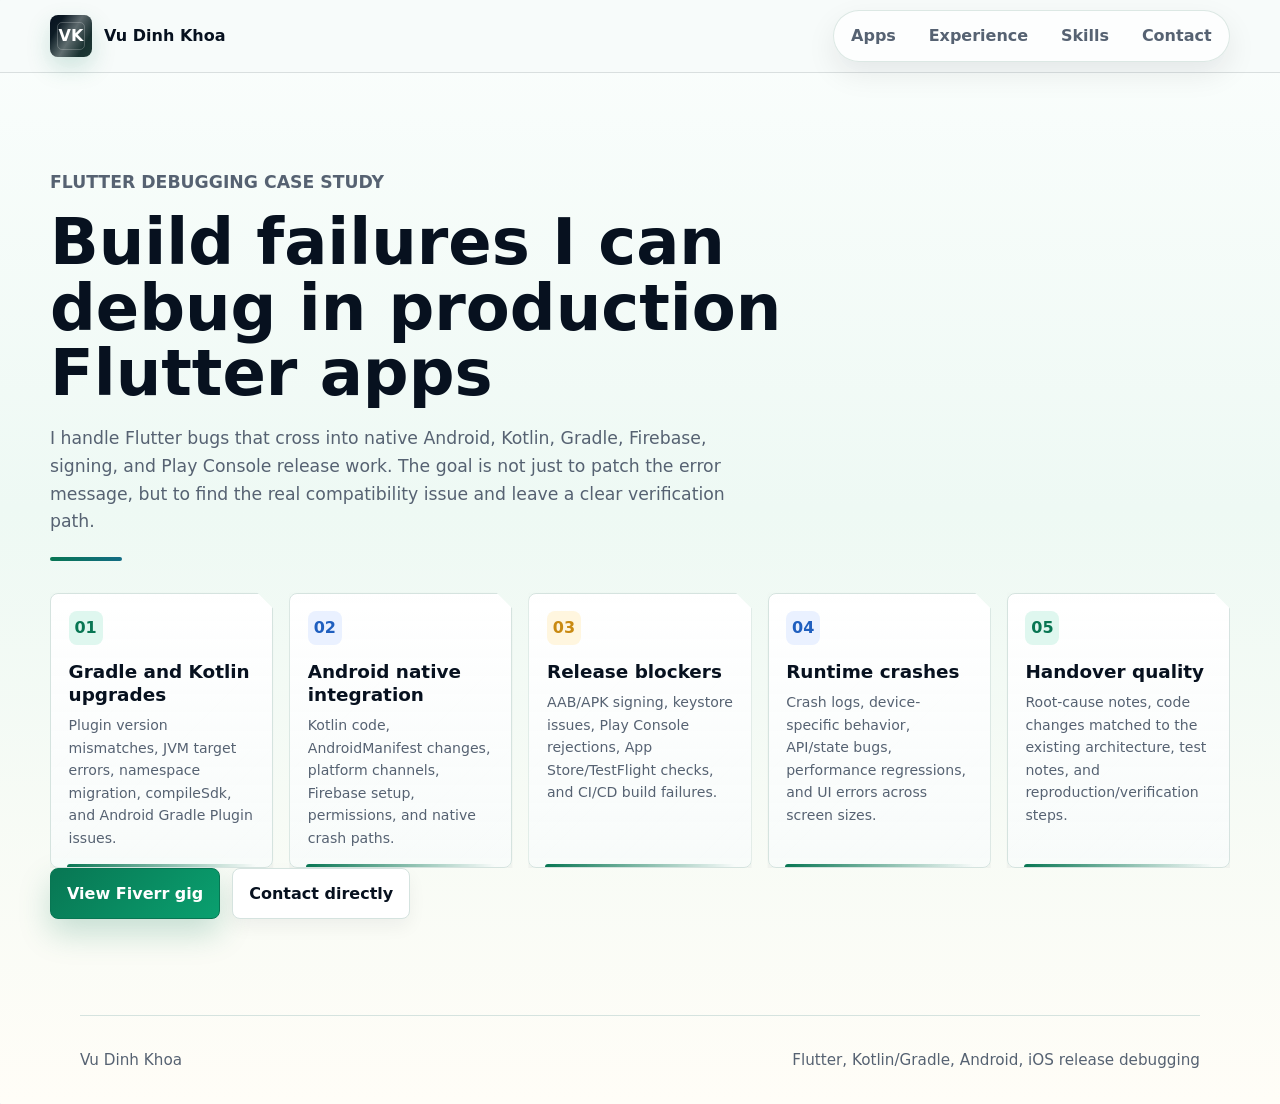
==== case-studies/flutter-build-failures.html @ d017b68a "Add Flutter debugging service proof" ====
<!doctype html>
<html lang="en">
  <head>
    <meta charset="utf-8">
    <meta name="viewport" content="width=device-width, initial-scale=1">
    <meta
      name="description"
      content="Flutter production debugging notes for Android Kotlin, Gradle, build, crash, and app release blockers."
    >
    <meta
      http-equiv="Content-Security-Policy"
      content="default-src 'self'; img-src 'self' https://is1-ssl.mzstatic.com https://play-lh.googleusercontent.com; style-src 'self'; base-uri 'self'; form-action 'none';"
    >
    <title>Flutter Build Failure Debugging - Vu Dinh Khoa</title>
    <link rel="icon" href="../favicon.svg" type="image/svg+xml">
    <link rel="stylesheet" href="../styles.css">
    <link rel="stylesheet" href="../sections.css">
    <link rel="stylesheet" href="../responsive.css">
    <link rel="stylesheet" href="../creative.css?v=20260426c">
    <link rel="stylesheet" href="../adaptive.css?v=20260426c">
    <link rel="stylesheet" href="../animations.css?v=20260426c">
  </head>
  <body>
    <a class="skip-link" href="#main">Skip to content</a>

    <header class="site-header">
      <nav class="nav-shell" aria-label="Main navigation">
        <a class="brand" href="../index.html#top" aria-label="Vu Dinh Khoa home">
          <span class="brand-mark" aria-hidden="true">VK</span>
          <span>Vu Dinh Khoa</span>
        </a>
        <div class="nav-links">
          <a href="../index.html#apps">Apps</a>
          <a href="../index.html#experience">Experience</a>
          <a href="../index.html#skills">Skills</a>
          <a href="../index.html#contact">Contact</a>
        </div>
      </nav>
    </header>

    <main id="main">
      <section class="section">
        <div class="section-heading compact">
          <p class="eyebrow">Flutter debugging case study</p>
          <h1>Build failures I can debug in production Flutter apps</h1>
          <p>
            I handle Flutter bugs that cross into native Android, Kotlin, Gradle, Firebase, signing,
            and Play Console release work. The goal is not just to patch the error message, but to
            find the real compatibility issue and leave a clear verification path.
          </p>
        </div>

        <div class="domain-grid" aria-label="Flutter debugging coverage">
          <article class="domain-card">
            <span>01</span>
            <h3>Gradle and Kotlin upgrades</h3>
            <p>Plugin version mismatches, JVM target errors, namespace migration, compileSdk, and Android Gradle Plugin issues.</p>
          </article>
          <article class="domain-card">
            <span>02</span>
            <h3>Android native integration</h3>
            <p>Kotlin code, AndroidManifest changes, platform channels, Firebase setup, permissions, and native crash paths.</p>
          </article>
          <article class="domain-card">
            <span>03</span>
            <h3>Release blockers</h3>
            <p>AAB/APK signing, keystore issues, Play Console rejections, App Store/TestFlight checks, and CI/CD build failures.</p>
          </article>
          <article class="domain-card">
            <span>04</span>
            <h3>Runtime crashes</h3>
            <p>Crash logs, device-specific behavior, API/state bugs, performance regressions, and UI errors across screen sizes.</p>
          </article>
          <article class="domain-card">
            <span>05</span>
            <h3>Handover quality</h3>
            <p>Root-cause notes, code changes matched to the existing architecture, test notes, and reproduction/verification steps.</p>
          </article>
        </div>

        <div class="hero-actions" aria-label="Service links">
          <a class="button primary" href="https://www.fiverr.com/khoavu2k1/fix-flutter-app-bugs-for-ios-and-android" target="_blank" rel="noopener noreferrer">View Fiverr gig</a>
          <a class="button secondary" href="../index.html#contact">Contact directly</a>
        </div>
      </section>
    </main>

    <footer class="site-footer">
      <span>Vu Dinh Khoa</span>
      <span>Flutter, Kotlin/Gradle, Android, iOS release debugging</span>
    </footer>
  </body>
</html>
---- styles.css ----
:root {
  color-scheme: light;
  --ink: #07111f;
  --muted: #566272;
  --paper: #f7fbfa;
  --band: #eaf6f1;
  --line: #d5e3df;
  --green: #087653;
  --green-dark: #054a35;
  --blue: #1f5fbf;
  --red: #b9403a;
  --gold: #c98a12;
  --aqua: #dff7ef;
  --slate: #162333;
  --white: #ffffff;
  --shadow: 0 26px 70px rgba(11, 28, 45, 0.16);
  --card-shadow: 0 16px 36px rgba(11, 28, 45, 0.08);
}

* {
  box-sizing: border-box;
}

html {
  scroll-behavior: smooth;
}

body {
  margin: 0;
  background:
    linear-gradient(180deg, #fbfefd 0%, var(--paper) 38%, #f3faf7 100%);
  color: var(--ink);
  font-family: Inter, ui-sans-serif, system-ui, -apple-system, BlinkMacSystemFont, "Segoe UI", sans-serif;
  line-height: 1.6;
  text-rendering: optimizeLegibility;
}

img {
  display: block;
  max-width: 100%;
}

a {
  color: inherit;
}

a:focus-visible,
button:focus-visible {
  outline: 3px solid var(--gold);
  outline-offset: 4px;
}

.skip-link {
  position: absolute;
  left: 1rem;
  top: 1rem;
  z-index: 10;
  transform: translateY(-180%);
  background: var(--ink);
  color: var(--white);
  padding: 0.7rem 1rem;
  border-radius: 6px;
}

.skip-link:focus {
  transform: translateY(0);
}

.site-header {
  position: sticky;
  top: 0;
  z-index: 5;
  border-bottom: 1px solid rgba(17, 24, 39, 0.08);
  background: rgba(247, 251, 250, 0.9);
  backdrop-filter: blur(16px);
}

.nav-shell {
  width: min(1120px, calc(100% - 2rem));
  min-height: 72px;
  margin: 0 auto;
  display: flex;
  align-items: center;
  justify-content: space-between;
  gap: 1rem;
}

.brand,
.nav-links {
  display: flex;
  align-items: center;
}

.brand {
  gap: 0.75rem;
  font-weight: 800;
  text-decoration: none;
}

.brand-mark {
  width: 42px;
  height: 42px;
  display: grid;
  place-items: center;
  border-radius: 8px;
  background: linear-gradient(135deg, var(--ink), #1e3a35);
  color: var(--white);
  font-weight: 900;
  box-shadow: 0 10px 24px rgba(8, 118, 83, 0.18);
}

.nav-links {
  gap: 0.35rem;
  border: 1px solid rgba(213, 227, 223, 0.82);
  border-radius: 999px;
  background: rgba(255, 255, 255, 0.72);
  padding: 0.24rem;
}

.nav-links a {
  min-height: 42px;
  display: inline-flex;
  align-items: center;
  padding: 0 0.85rem;
  border-radius: 6px;
  color: var(--muted);
  font-weight: 700;
  text-decoration: none;
}

.nav-links a:hover {
  background: var(--ink);
  color: var(--white);
}

.section {
  width: min(1120px, calc(100% - 2rem));
  margin: 0 auto;
  padding: 6rem 0;
}

.hero {
  position: relative;
  min-height: calc(100vh - 72px);
  display: grid;
  grid-template-columns: minmax(0, 1.04fr) minmax(330px, 0.76fr);
  align-items: center;
  gap: 3.5rem;
}

.hero::before {
  content: "";
  position: absolute;
  inset: 8% -10% auto 48%;
  height: 78%;
  border: 1px solid rgba(213, 227, 223, 0.7);
  border-radius: 8px;
  background:
    linear-gradient(90deg, rgba(255, 255, 255, 0.7), rgba(223, 247, 239, 0.42)),
    repeating-linear-gradient(0deg, transparent 0 31px, rgba(8, 118, 83, 0.08) 32px),
    repeating-linear-gradient(90deg, transparent 0 31px, rgba(31, 95, 191, 0.06) 32px);
  pointer-events: none;
}

.hero-content,
.hero-visual {
  z-index: 1;
}

.eyebrow {
  margin: 0 0 0.85rem;
  color: var(--green);
  font-size: 0.88rem;
  font-weight: 900;
  text-transform: uppercase;
}

h1,
h2,
h3,
p {
  margin-top: 0;
}

h1 {
  max-width: 760px;
  margin-bottom: 1.2rem;
  font-size: 4rem;
  line-height: 1.02;
}

h2 {
  margin-bottom: 1rem;
  font-size: 2.55rem;
  line-height: 1.08;
}

h3 {
  margin-bottom: 0.55rem;
  font-size: 1.15rem;
  line-height: 1.25;
}

.hero-copy,
.section-heading p,
.contact p {
  max-width: 700px;
  color: var(--muted);
  font-size: 1.08rem;
}

.hero-badges {
  display: flex;
  flex-wrap: wrap;
  gap: 0.55rem;
  margin: 1.4rem 0 1.6rem;
}

.hero-badges span {
  border: 1px solid rgba(213, 227, 223, 0.95);
  border-radius: 999px;
  background: rgba(255, 255, 255, 0.78);
  color: var(--slate);
  padding: 0.42rem 0.7rem;
  font-size: 0.86rem;
  font-weight: 850;
}

.hero-actions,
.contact-actions,
.store-links {
  display: flex;
  flex-wrap: wrap;
  gap: 0.75rem;
}

.button,
.store-links a {
  min-height: 46px;
  display: inline-flex;
  align-items: center;
  justify-content: center;
  border: 1px solid var(--line);
  border-radius: 8px;
  padding: 0.72rem 1rem;
  font-weight: 900;
  text-decoration: none;
}

.button.primary {
  border-color: var(--green);
  background: linear-gradient(135deg, var(--green), #0aa06f);
  color: var(--white);
  box-shadow: 0 14px 32px rgba(8, 118, 83, 0.22);
}

.button.primary:hover {
  background: var(--green-dark);
}

.button.secondary,
.store-links a {
  background: var(--white);
  color: var(--ink);
  box-shadow: 0 8px 18px rgba(11, 28, 45, 0.05);
}

.button.secondary:hover,
.store-links a:hover {
  border-color: var(--ink);
}

.hero-visual {
  position: relative;
  min-height: 560px;
}

.phone-frame {
  width: 290px;
  border: 10px solid #1b2028;
  border-radius: 32px;
  background: var(--white);
  box-shadow: var(--shadow);
  overflow: hidden;
}

.phone-frame-main {
  position: absolute;
  right: 4rem;
  top: 0.75rem;
  min-height: 520px;
  padding: 1rem;
  background: linear-gradient(180deg, #ffffff, #f7fbfa);
}

.phone-frame-side {
  position: absolute;
  right: 0;
  bottom: 1rem;
  width: 210px;
  min-height: 310px;
  padding: 1rem;
  transform: rotate(7deg);
  background: linear-gradient(180deg, #f8fbff, #ffffff);
}

.phone-top {
  width: 76px;
  height: 8px;
  margin: 0 auto 1.4rem;
  border-radius: 999px;
  background: #2f3540;
}

.app-stack {
  display: grid;
  grid-template-columns: 74px 1fr;
  gap: 0.9rem;
  align-items: center;
  padding: 1rem;
  border-radius: 8px;
  background: linear-gradient(135deg, #eaf9f4, #ffffff);
  box-shadow: inset 0 0 0 1px rgba(213, 227, 223, 0.75);
}

.app-stack img,
.app-card img,
.phone-frame-side img {
  border-radius: 8px;
}

.app-stack span,
.status-row,
.stat-item span,
.skill-block p,
.timeline p,
.app-card p,
.site-footer {
  color: var(--muted);
}

.metric-grid {
  display: grid;
  grid-template-columns: 1fr 1fr;
  gap: 0.75rem;
  margin: 1rem 0;
}

.metric-grid span {
  min-height: 86px;
  border-radius: 8px;
  background: linear-gradient(135deg, #0b7a53, #49b388);
}

.metric-grid span:nth-child(2) {
  background: linear-gradient(135deg, #1f5fbf, #83b4ff);
}

.metric-grid span:nth-child(3) {
  background: linear-gradient(135deg, #b9403a, #ff938b);
}

.metric-grid span:nth-child(4) {
  background: linear-gradient(135deg, #d8a02b, #ffd16a);
}

.status-row {
  display: flex;
  justify-content: space-between;
  gap: 1rem;
  border-top: 1px solid var(--line);
  padding-top: 1rem;
}

.phone-frame-side p {
  margin: 1rem 0 0;
  font-weight: 800;
}
---- sections.css ----
.stats {
  display: grid;
  grid-template-columns: repeat(4, 1fr);
  gap: 1rem;
  padding-top: 0;
}

.stat-item,
.app-card,
.timeline article,
.domain-card,
.skill-block {
  border: 1px solid var(--line);
  border-radius: 8px;
  background: var(--white);
  box-shadow: var(--card-shadow);
}

.stat-item {
  position: relative;
  padding: 1.2rem;
  overflow: hidden;
}

.stat-item::before {
  content: "";
  position: absolute;
  inset: 0 auto 0 0;
  width: 4px;
  background: var(--green);
}

.stat-item strong {
  display: block;
  margin-bottom: 0.35rem;
  font-size: 1.5rem;
  line-height: 1;
}

.section-band {
  width: 100%;
  max-width: none;
  padding-left: max(1rem, calc((100vw - 1120px) / 2));
  padding-right: max(1rem, calc((100vw - 1120px) / 2));
  background:
    linear-gradient(180deg, rgba(234, 246, 241, 0.92), rgba(247, 251, 250, 0.96)),
    repeating-linear-gradient(90deg, transparent 0 47px, rgba(8, 118, 83, 0.05) 48px);
}

.section-heading {
  position: relative;
  margin-bottom: 2rem;
}

.section-heading::after {
  content: "";
  display: block;
  width: 72px;
  height: 4px;
  margin-top: 1.3rem;
  border-radius: 999px;
  background: linear-gradient(90deg, var(--green), var(--blue));
}

.section-heading.compact {
  max-width: 780px;
}

.app-grid {
  display: grid;
  grid-template-columns: repeat(3, 1fr);
  gap: 1rem;
}

.app-card {
  position: relative;
  display: grid;
  grid-template-rows: auto 1fr auto;
  gap: 1.1rem;
  padding: 1.25rem;
  overflow: hidden;
  transition: transform 160ms ease, box-shadow 160ms ease;
}

.app-card:hover {
  transform: translateY(-4px);
  box-shadow: 0 22px 48px rgba(11, 28, 45, 0.12);
}

.app-card::before {
  content: "";
  position: absolute;
  inset: 0 0 auto;
  height: 5px;
  background: var(--green);
}

.app-card.accent-blue::before {
  background: var(--blue);
}

.app-card.accent-red::before {
  background: var(--red);
}

.app-card > img {
  width: 74px;
  height: 74px;
  box-shadow: 0 14px 28px rgba(11, 28, 45, 0.12);
}

.tag-list {
  display: flex;
  flex-wrap: wrap;
  gap: 0.45rem;
  margin-top: 1rem;
}

.tag-list span {
  border-radius: 999px;
  background: #eef6f4;
  color: #334155;
  padding: 0.28rem 0.65rem;
  font-size: 0.84rem;
  font-weight: 800;
}

.domain-grid {
  display: grid;
  grid-template-columns: repeat(5, 1fr);
  gap: 1rem;
}

.domain-card {
  position: relative;
  min-height: 190px;
  padding: 1.1rem;
  overflow: hidden;
  transition: transform 160ms ease, border-color 160ms ease;
}

.domain-card:hover {
  border-color: rgba(8, 118, 83, 0.42);
  transform: translateY(-3px);
}

.domain-card span {
  display: inline-flex;
  align-items: center;
  justify-content: center;
  width: 34px;
  height: 34px;
  margin-bottom: 1rem;
  border-radius: 8px;
  background: var(--aqua);
  color: var(--green);
  font-weight: 900;
}

.domain-card:nth-child(2n) span {
  background: #eaf1ff;
  color: var(--blue);
}

.domain-card:nth-child(3n) span {
  background: #fff6df;
  color: var(--gold);
}

.domain-card::after {
  content: "";
  position: absolute;
  inset: auto 1rem 0;
  height: 3px;
  border-radius: 999px 999px 0 0;
  background: linear-gradient(90deg, var(--green), transparent);
}

.domain-card p {
  margin-bottom: 0;
  color: var(--muted);
}

.timeline {
  position: relative;
  display: grid;
  gap: 1rem;
}

.timeline::before {
  content: "";
  position: absolute;
  left: 95px;
  top: 1.4rem;
  bottom: 1.4rem;
  width: 2px;
  background: linear-gradient(180deg, var(--green), rgba(31, 95, 191, 0.3));
}

.timeline article {
  position: relative;
  display: grid;
  grid-template-columns: 190px minmax(0, 1fr);
  gap: 1.25rem;
  padding: 1.35rem;
}

.timeline article::before {
  content: "";
  position: absolute;
  left: 88px;
  top: 1.55rem;
  width: 16px;
  height: 16px;
  border: 3px solid var(--white);
  border-radius: 50%;
  background: var(--green);
  box-shadow: 0 0 0 1px rgba(8, 118, 83, 0.25);
}

.timeline time {
  color: var(--green);
  font-weight: 900;
  font-size: 0.92rem;
}

.experience-head {
  display: flex;
  align-items: flex-start;
  justify-content: space-between;
  gap: 1rem;
  margin-bottom: 0.85rem;
}

.experience-head h3 {
  margin-bottom: 0;
}

.experience-head span {
  flex: 0 0 auto;
  max-width: 240px;
  border-radius: 999px;
  background: #eef6f4;
  color: #334155;
  padding: 0.3rem 0.7rem;
  font-size: 0.84rem;
  font-weight: 900;
}

.experience-points {
  display: grid;
  gap: 0.45rem;
  margin: 0;
  padding-left: 1.1rem;
  color: var(--muted);
}

.timeline p,
.skill-block p,
.app-card p {
  margin-bottom: 0;
}

.split-layout {
  display: grid;
  grid-template-columns: minmax(280px, 0.7fr) minmax(0, 1fr);
  gap: 2rem;
  align-items: start;
}

.skill-columns {
  display: grid;
  grid-template-columns: repeat(2, 1fr);
  gap: 1rem;
}

.skill-block {
  position: relative;
  padding: 1.25rem;
  overflow: hidden;
}

.skill-block::before {
  content: "";
  position: absolute;
  inset: 0 0 auto;
  height: 4px;
  background: linear-gradient(90deg, var(--green), var(--blue));
}

.contact {
  display: grid;
  grid-template-columns: minmax(0, 1fr) auto;
  align-items: center;
  gap: 2rem;
}

.contact h2 {
  max-width: 680px;
}

.contact-actions {
  max-width: 360px;
  justify-content: flex-end;
}

.site-footer {
  width: min(1120px, calc(100% - 2rem));
  margin: 0 auto;
  border-top: 1px solid var(--line);
  padding: 2rem 0;
  display: flex;
  justify-content: space-between;
  gap: 1rem;
  font-size: 0.95rem;
}
---- responsive.css ----
@media (max-width: 980px) {
  .hero,
  .split-layout,
  .contact {
    grid-template-columns: 1fr;
  }

  .hero::before {
    inset: 42% 0 auto;
    height: 46%;
  }

  .hero {
    min-height: auto;
    padding-top: 4rem;
  }

  h1 {
    font-size: 3rem;
  }

  .hero-visual {
    min-height: 520px;
  }

  .phone-frame-main {
    left: 8%;
    right: auto;
  }

  .phone-frame-side {
    right: 8%;
  }

  .stats,
  .app-grid,
  .domain-grid {
    grid-template-columns: repeat(2, 1fr);
  }

  .contact-actions {
    justify-content: flex-start;
  }
}

@media (max-width: 700px) {
  .nav-shell {
    align-items: center;
    min-height: 64px;
    padding: 0.55rem 0;
  }

  .brand span:not(.brand-mark) {
    display: none;
  }

  .nav-links {
    flex: 1;
    justify-content: flex-start;
    overflow-x: auto;
    padding-bottom: 0.2rem;
  }

  .nav-links a {
    min-height: 38px;
    padding: 0 0.55rem;
    font-size: 0.88rem;
  }

  .section {
    padding: 4rem 0;
  }

  .hero {
    gap: 1.25rem;
    padding-top: 2rem;
    padding-bottom: 1.25rem;
  }

  h1 {
    font-size: 1.9rem;
    line-height: 1.08;
  }

  h2 {
    font-size: 2rem;
  }

  .hero-copy {
    font-size: 1rem;
  }

  .hero-actions,
  .button {
    width: 100%;
  }

  .hero-badges {
    gap: 0.45rem;
    margin: 1rem 0 1.2rem;
  }

  .hero-badges span {
    font-size: 0.8rem;
    padding: 0.34rem 0.58rem;
  }

  .hero-visual {
    min-height: 0;
  }

  .phone-frame {
    width: 100%;
    border: 1px solid var(--line);
    border-radius: 8px;
    box-shadow: none;
  }

  .phone-frame-main {
    position: static;
    min-height: 0;
    padding: 0.75rem;
  }

  .phone-frame-side {
    display: none;
  }

  .phone-top,
  .metric-grid,
  .status-row {
    display: none;
  }

  .app-stack {
    grid-template-columns: 48px 1fr;
    gap: 0.6rem;
    padding: 0.7rem;
  }

  .app-stack img {
    width: 48px;
    height: 48px;
  }

  .metric-grid {
    gap: 0.55rem;
    margin: 0.75rem 0;
  }

  .metric-grid span {
    min-height: 52px;
  }

  .phone-frame-side p,
  .status-row {
    font-size: 0.78rem;
  }

  .stats,
  .app-grid,
  .domain-grid,
  .skill-columns {
    grid-template-columns: 1fr;
  }

  .timeline article {
    grid-template-columns: 1fr;
  }

  .timeline::before,
  .timeline article::before {
    display: none;
  }

  .experience-head {
    display: grid;
    gap: 0.55rem;
  }

  .experience-head span {
    max-width: none;
    width: fit-content;
  }

  .site-footer {
    flex-direction: column;
  }
}
---- creative.css ----
body {
  background:
    linear-gradient(135deg, rgba(8, 118, 83, 0.08) 0 1px, transparent 1px 36px),
    linear-gradient(45deg, rgba(31, 95, 191, 0.05) 0 1px, transparent 1px 48px),
    linear-gradient(180deg, #fbfefd 0%, #eef9f4 46%, #fffdf7 100%);
}

.site-header {
  border-bottom-color: rgba(7, 17, 31, 0.12);
}

.nav-shell {
  width: min(1180px, calc(100% - 2rem));
}

.brand-mark {
  position: relative;
  overflow: hidden;
}

.brand-mark::after {
  content: "";
  position: absolute;
  inset: 7px;
  border: 1px solid rgba(255, 255, 255, 0.22);
  border-radius: 5px;
}

.nav-links {
  box-shadow: 0 12px 30px rgba(7, 17, 31, 0.08);
}

.section {
  width: min(1180px, calc(100% - 2rem));
}

.hero {
  grid-template-columns: minmax(0, 0.95fr) minmax(390px, 0.85fr);
  gap: 4rem;
}

.hero::before {
  inset: 7% -3% auto 44%;
  height: 82%;
  border: 1px solid rgba(8, 118, 83, 0.2);
  background:
    linear-gradient(135deg, rgba(255, 255, 255, 0.72), rgba(223, 247, 239, 0.2)),
    repeating-linear-gradient(90deg, transparent 0 21px, rgba(8, 118, 83, 0.08) 22px),
    repeating-linear-gradient(0deg, transparent 0 21px, rgba(31, 95, 191, 0.055) 22px);
  clip-path: polygon(9% 0, 100% 0, 100% 88%, 88% 100%, 0 100%, 0 12%);
}

.hero::after {
  content: "BUILD PIPELINE / MOBILE SYSTEMS / STORE RELEASE";
  position: absolute;
  right: -7.5rem;
  top: 48%;
  color: rgba(7, 17, 31, 0.26);
  font-size: 0.76rem;
  font-weight: 900;
  transform: rotate(90deg);
  white-space: nowrap;
}

.hero-content {
  position: relative;
  padding-left: 1rem;
}

.hero-content::before {
  content: "";
  position: absolute;
  left: 0;
  top: 0.4rem;
  bottom: 0.4rem;
  width: 4px;
  border-radius: 999px;
  background: linear-gradient(180deg, var(--green), var(--blue), var(--gold));
}

h1 {
  max-width: 820px;
  text-wrap: balance;
}

.hero-badges span {
  box-shadow: inset 0 -2px 0 rgba(8, 118, 83, 0.12);
}

.hero-badges span:nth-child(2) {
  border-color: rgba(31, 95, 191, 0.25);
}

.hero-badges span:nth-child(3) {
  border-color: rgba(201, 138, 18, 0.28);
}

.hero-visual {
  isolation: isolate;
  perspective: 900px;
}

.hero-visual::before,
.hero-visual::after {
  content: "";
  position: absolute;
  z-index: 0;
  border: 1px solid rgba(7, 17, 31, 0.12);
  pointer-events: none;
}

.hero-visual::before {
  inset: 3.5rem 1rem 5.5rem 5rem;
  background:
    linear-gradient(135deg, rgba(7, 17, 31, 0.04), rgba(8, 118, 83, 0.1)),
    repeating-linear-gradient(45deg, transparent 0 10px, rgba(7, 17, 31, 0.045) 11px);
  clip-path: polygon(0 0, 88% 0, 100% 18%, 100% 100%, 12% 100%, 0 82%);
}

.hero-visual::after {
  width: 220px;
  height: 150px;
  right: 0.2rem;
  top: 0.35rem;
  background:
    linear-gradient(90deg, rgba(31, 95, 191, 0.13), transparent),
    repeating-linear-gradient(0deg, transparent 0 13px, rgba(31, 95, 191, 0.12) 14px);
  clip-path: polygon(14% 0, 100% 0, 86% 100%, 0 100%);
}

.phone-frame-main,
.phone-frame-side {
  z-index: 1;
}

.phone-frame-main {
  right: 5.4rem;
  top: 1.2rem;
  transform: rotate(-2.5deg) translateZ(20px);
}

.phone-frame-main::before {
  content: "LIVE BUILD";
  display: block;
  width: fit-content;
  margin: 0 0 0.75rem auto;
  border-radius: 999px;
  background: #07111f;
  color: #ffffff;
  padding: 0.22rem 0.55rem;
  font-size: 0.68rem;
  font-weight: 900;
}

.phone-frame-side {
  right: 0.5rem;
  bottom: 2.2rem;
  transform: rotate(8deg) translateZ(40px);
}

.metric-grid span {
  position: relative;
  display: grid;
  align-content: end;
  min-height: 104px;
  padding: 0.72rem;
  color: #ffffff;
  overflow: hidden;
}

.metric-grid span::before {
  color: rgba(255, 255, 255, 0.72);
  font-size: 0.68rem;
  font-weight: 900;
  text-transform: uppercase;
}

.metric-grid span::after {
  color: #ffffff;
  font-size: 1rem;
  font-weight: 950;
}

.metric-grid span:nth-child(1)::before {
  content: "Architecture";
}

.metric-grid span:nth-child(1)::after {
  content: "Clean";
}

.metric-grid span:nth-child(2)::before {
  content: "Backend";
}

.metric-grid span:nth-child(2)::after {
  content: "Firebase";
}

.metric-grid span:nth-child(3)::before {
  content: "Hardware";
}

.metric-grid span:nth-child(3)::after {
  content: "BLE/MQTT";
}

.metric-grid span:nth-child(4)::before {
  content: "Release";
}

.metric-grid span:nth-child(4)::after {
  content: "Store";
}

.status-row {
  margin-top: 0.9rem;
  border: 0;
  border-radius: 8px;
  background: #07111f;
  color: #ffffff;
  padding: 0.78rem;
}

.status-row span,
.status-row strong {
  color: #ffffff;
}

.stats {
  margin-top: -2rem;
}

.stat-item {
  transform: skewX(-2deg);
}

.stat-item > * {
  display: block;
  transform: skewX(2deg);
}

.app-card {
  min-height: 320px;
  clip-path: polygon(0 0, calc(100% - 18px) 0, 100% 18px, 100% 100%, 0 100%);
}

.app-card::after {
  content: "published";
  position: absolute;
  right: 1rem;
  top: 1rem;
  color: var(--muted);
  font-size: 0.7rem;
  font-weight: 900;
  text-transform: uppercase;
}

.domain-grid {
  grid-template-columns: repeat(5, minmax(0, 1fr));
  align-items: stretch;
}

.domain-card {
  min-height: 230px;
  clip-path: polygon(0 0, calc(100% - 16px) 0, 100% 16px, 100% 100%, 0 100%);
  background:
    linear-gradient(180deg, rgba(255, 255, 255, 0.96), rgba(247, 251, 250, 0.9)),
    repeating-linear-gradient(135deg, transparent 0 13px, rgba(8, 118, 83, 0.04) 14px);
}

.domain-card span {
  margin: 0 0 0.9rem;
}

.domain-card p {
  font-size: 0.88rem;
}

.timeline article {
  clip-path: polygon(0 0, calc(100% - 18px) 0, 100% 18px, 100% 100%, 0 100%);
}

.skill-block {
  min-height: 170px;
}

.contact {
  position: relative;
  border: 1px solid rgba(213, 227, 223, 0.9);
  border-radius: 8px;
  background:
    linear-gradient(135deg, rgba(255, 255, 255, 0.92), rgba(223, 247, 239, 0.68)),
    repeating-linear-gradient(90deg, transparent 0 39px, rgba(8, 118, 83, 0.06) 40px);
  padding-left: 2rem;
  padding-right: 2rem;
  box-shadow: var(--card-shadow);
}

@media (prefers-reduced-motion: no-preference) {
  .phone-frame-main {
    animation: cockpit-float 6s ease-in-out infinite;
  }

  .phone-frame-side {
    animation: cockpit-float-side 7s ease-in-out infinite;
  }
}

@keyframes cockpit-float {
  0%,
  100% {
    transform: rotate(-2.5deg) translate3d(0, 0, 20px);
  }
  50% {
    transform: rotate(-1deg) translate3d(0, -10px, 20px);
  }
}

@keyframes cockpit-float-side {
  0%,
  100% {
    transform: rotate(8deg) translate3d(0, 0, 40px);
  }
  50% {
    transform: rotate(6deg) translate3d(0, 8px, 40px);
  }
}

@media (max-width: 980px) {
  .hero::before,
  .hero::after { display: none; }

  .hero {
    grid-template-columns: 1fr;
    gap: 2rem;
    padding-bottom: 2rem;
  }

  .hero-visual { min-height: 460px; }

  .phone-frame-main { left: 8%; right: auto; }

  .phone-frame-side { right: 8%; }

  .domain-grid {
    grid-template-columns: repeat(2, 1fr);
  }

  .domain-card { min-height: 210px; }
}
@media (max-width: 700px) {
  .hero::before,
  .hero::after,
  .hero-visual::before,
  .hero-visual::after {
    display: none;
  }

  .hero-content { padding-left: 0; }

  .hero-content::before { display: none; }

  .hero-visual { min-height: 0; }

  .phone-frame-main,
  .phone-frame-side {
    transform: none;
    animation: none;
  }

  .phone-frame-main::before { display: none; }

  .stats {
    margin-top: 0;
  }

  .stat-item,
  .stat-item > * {
    transform: none;
  }

  .app-card,
  .timeline article {
    clip-path: none;
  }

  .domain-grid {
    grid-template-columns: 1fr;
  }

  .domain-card,
  .domain-card p {
    min-height: auto;
  }

  .contact {
    padding: 4rem 1rem;
  }
}
---- adaptive.css ----
section[id] {
  scroll-margin-top: 92px;
}

.section.section-band {
  width: 100%;
  max-width: none;
  padding-left: max(1rem, calc((100vw - 1180px) / 2));
  padding-right: max(1rem, calc((100vw - 1180px) / 2));
}

.app-grid {
  grid-template-columns: repeat(auto-fit, minmax(min(100%, 18rem), 1fr));
  align-items: stretch;
}

.app-card {
  min-width: 0;
  align-content: start;
}

.app-card::after {
  display: none;
}

.store-links a {
  min-width: min(100%, 8.5rem);
}

.timeline::before {
  left: 229px;
}

.timeline article {
  column-gap: 2rem;
}

.timeline article::before {
  left: 222px;
}

.timeline time {
  padding-right: 1rem;
}

@media (max-width: 1180px) {
  .hero::before,
  .hero::after {
    display: none;
  }

  .phone-frame-main {
    right: 7rem;
  }

  .phone-frame-side {
    right: 2.6rem;
  }
}

@media (max-width: 980px) {
  .phone-frame-main {
    left: 8%;
    right: auto;
  }

  .phone-frame-side {
    right: 9%;
  }
}

@media (max-width: 700px) {
  section[id] {
    scroll-margin-top: 74px;
  }

  .nav-links {
    scrollbar-width: none;
  }

  .nav-links::-webkit-scrollbar {
    display: none;
  }
}
---- animations.css ----
@media (prefers-reduced-motion: no-preference) {
  .brand-mark::before {
    content: "";
    position: absolute;
    inset: -45%;
    background: linear-gradient(120deg, transparent 35%, rgba(255, 255, 255, 0.32), transparent 65%);
    animation: scan-light 4.8s ease-in-out infinite;
  }

  .hero::before {
    animation: grid-drift 14s linear infinite;
    background-size: auto, 44px 44px, 44px 44px;
  }

  .hero-content > * {
    animation: rise-in 720ms both;
  }

  .hero-content > :nth-child(2) { animation-delay: 80ms; }
  .hero-content > :nth-child(3) { animation-delay: 150ms; }
  .hero-content > :nth-child(4) { animation-delay: 220ms; }
  .hero-content > :nth-child(5) { animation-delay: 290ms; }

  .hero-badges span,
  .tag-list span,
  .experience-head span {
    animation: chip-pulse 5.5s ease-in-out infinite;
  }

  .metric-grid span::after {
    animation: metric-pop 3.6s ease-in-out infinite;
  }

  .metric-grid span:nth-child(2)::after { animation-delay: 260ms; }
  .metric-grid span:nth-child(3)::after { animation-delay: 520ms; }
  .metric-grid span:nth-child(4)::after { animation-delay: 780ms; }

  .app-card,
  .domain-card,
  .timeline article,
  .skill-block {
    animation: card-reveal both;
    animation-timeline: view();
    animation-range: entry 0% cover 28%;
  }

  .app-card::before,
  .skill-block::before,
  .section-heading::after {
    animation: rail-scan 3.8s ease-in-out infinite;
    background-size: 220% 100%;
  }

  .domain-card::after {
    animation: domain-signal 4.8s ease-in-out infinite;
  }

  .timeline article::before {
    animation: node-pulse 2.8s ease-in-out infinite;
  }

  .app-card > img,
  .store-links a,
  .nav-links a {
    transition: transform 180ms ease, box-shadow 180ms ease, background 180ms ease;
  }

  .app-card:hover > img {
    transform: translateY(-4px) rotate(-2deg) scale(1.04);
  }

  .store-links a:hover,
  .nav-links a:hover {
    transform: translateY(-2px);
  }

  .status-row {
    position: relative;
    overflow: hidden;
  }

  .status-row::after {
    content: "";
    position: absolute;
    inset: 0;
    background: linear-gradient(110deg, transparent 20%, rgba(255, 255, 255, 0.18), transparent 80%);
    animation: status-sweep 4.2s ease-in-out infinite;
    transform: translateX(-120%);
  }

  .contact {
    animation: contact-glow 6s ease-in-out infinite;
  }
}

@keyframes scan-light {
  0%, 55%, 100% { transform: translateX(-45%) rotate(18deg); opacity: 0; }
  70% { opacity: 1; }
  86% { transform: translateX(55%) rotate(18deg); opacity: 0; }
}

@keyframes grid-drift {
  from { background-position: 0 0, 0 0, 0 0; }
  to { background-position: 0 0, 44px 0, 0 44px; }
}

@keyframes rise-in {
  from { opacity: 0; transform: translateY(18px); }
  to { opacity: 1; transform: translateY(0); }
}

@keyframes chip-pulse {
  0%, 100% { box-shadow: inset 0 -2px 0 rgba(8, 118, 83, 0.12); }
  50% { box-shadow: inset 0 -2px 0 rgba(31, 95, 191, 0.22), 0 8px 20px rgba(8, 118, 83, 0.1); }
}

@keyframes metric-pop {
  0%, 100% { transform: translateY(0); opacity: 0.88; }
  50% { transform: translateY(-4px); opacity: 1; }
}

@keyframes card-reveal {
  from { filter: saturate(0.92) brightness(0.98); }
  to { filter: saturate(1) brightness(1); }
}

@keyframes rail-scan {
  0%, 100% { background-position: 0% 50%; }
  50% { background-position: 100% 50%; }
}

@keyframes domain-signal {
  0%, 100% { transform: scaleX(0.36); opacity: 0.45; transform-origin: left; }
  50% { transform: scaleX(1); opacity: 1; transform-origin: left; }
}

@keyframes node-pulse {
  0%, 100% { box-shadow: 0 0 0 1px rgba(8, 118, 83, 0.25), 0 0 0 0 rgba(8, 118, 83, 0.18); }
  50% { box-shadow: 0 0 0 1px rgba(8, 118, 83, 0.25), 0 0 0 8px rgba(8, 118, 83, 0); }
}

@keyframes contact-glow {
  0%, 100% { box-shadow: var(--card-shadow); }
  50% { box-shadow: 0 22px 58px rgba(8, 118, 83, 0.14); }
}

@keyframes status-sweep {
  0%, 45%, 100% { transform: translateX(-120%); }
  70% { transform: translateX(120%); }
}

@media (max-width: 700px), (prefers-reduced-motion: reduce) {
  .app-card,
  .domain-card,
  .timeline article,
  .skill-block {
    animation-timeline: auto;
  }
}
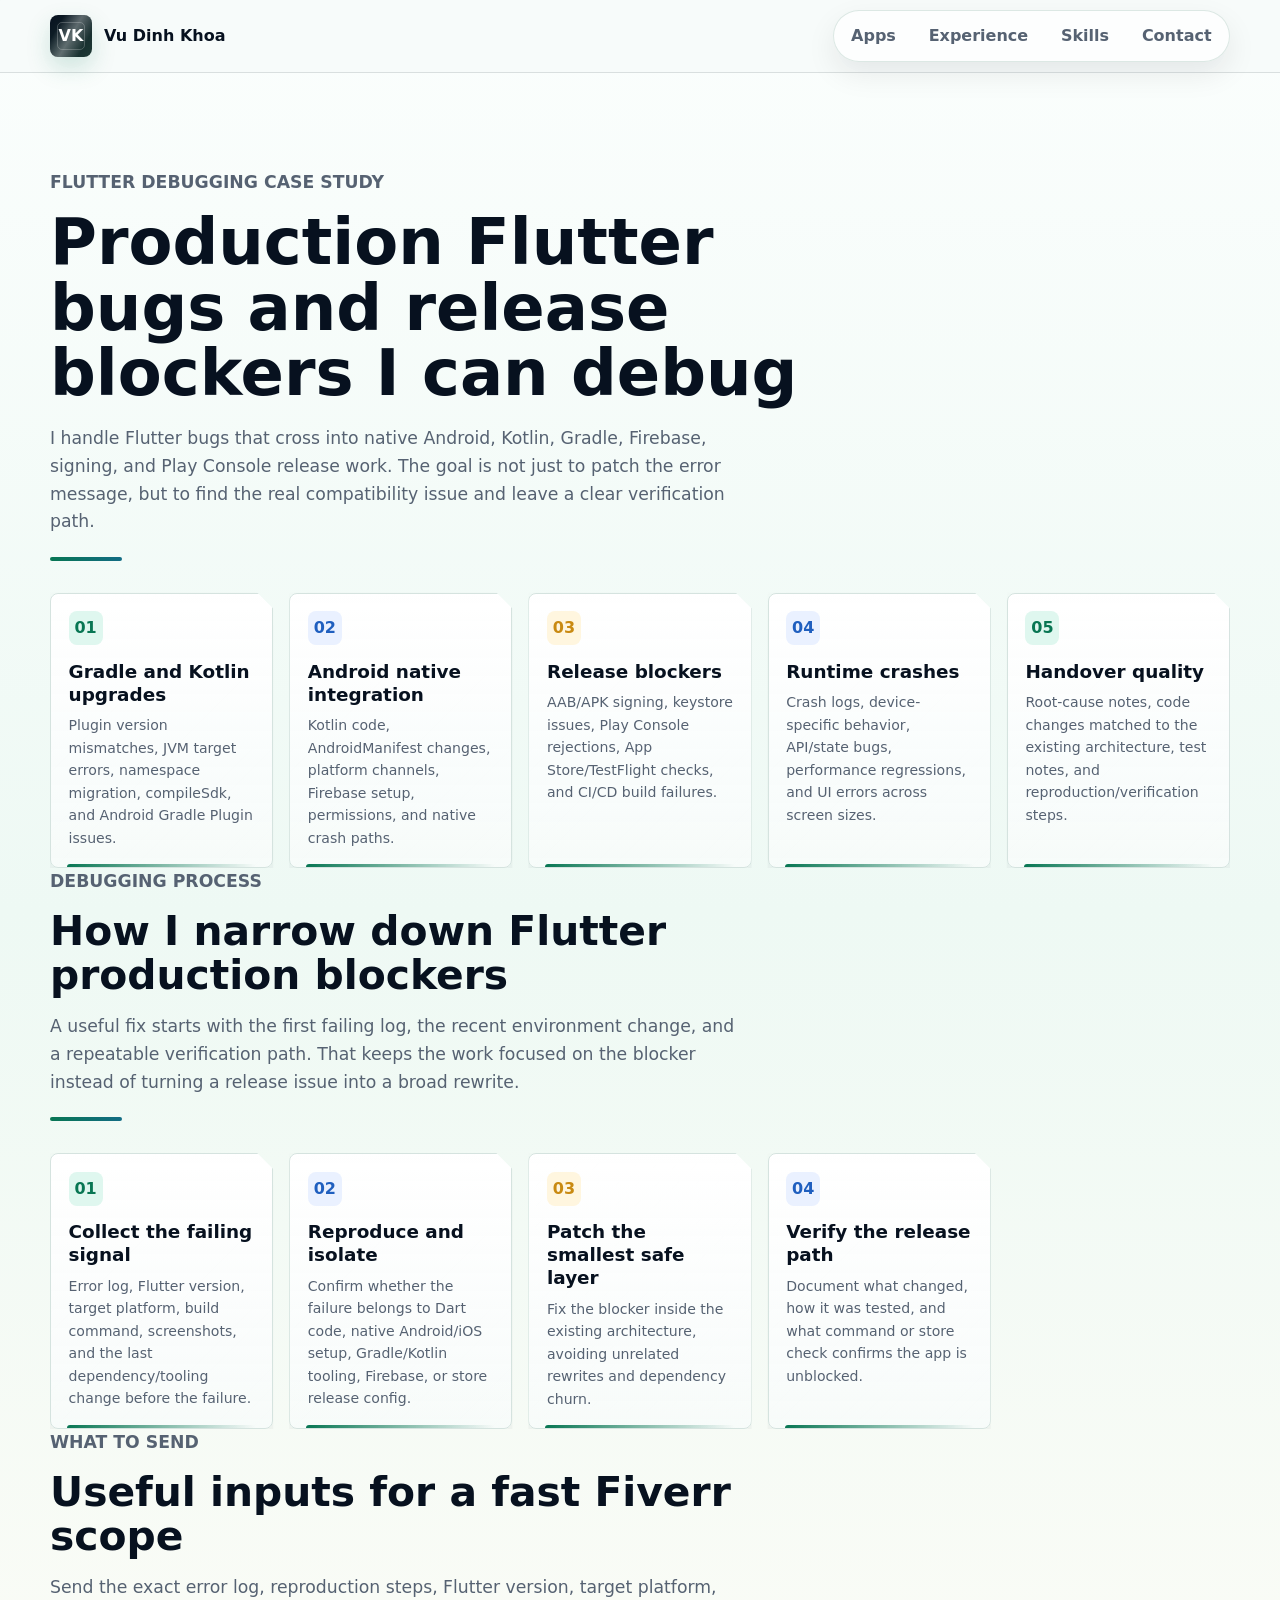
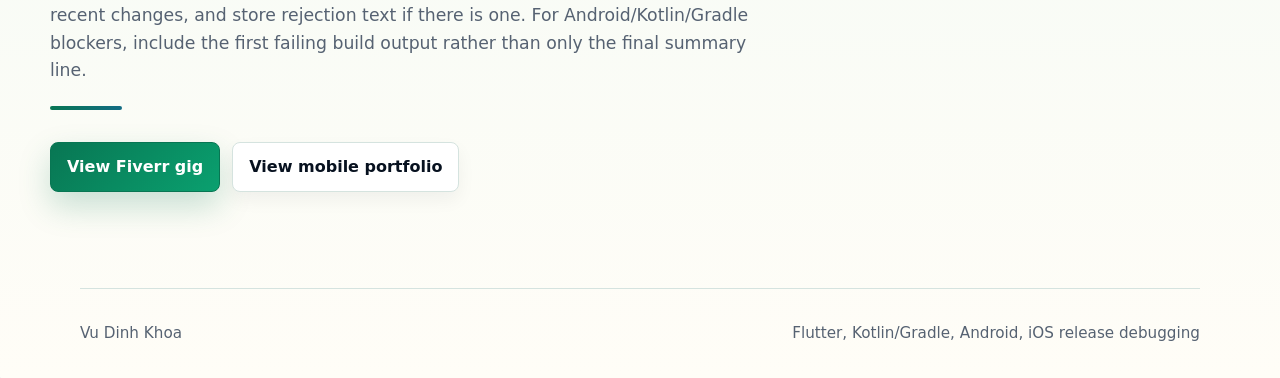
==== commit 11c1e23f: "Strengthen Flutter debugging proof page" ====
--- a/case-studies/flutter-build-failures.html
+++ b/case-studies/flutter-build-failures.html
@@ -42,7 +42,7 @@
       <section class="section">
         <div class="section-heading compact">
           <p class="eyebrow">Flutter debugging case study</p>
-          <h1>Build failures I can debug in production Flutter apps</h1>
+          <h1>Production Flutter bugs and release blockers I can debug</h1>
           <p>
             I handle Flutter bugs that cross into native Android, Kotlin, Gradle, Firebase, signing,
             and Play Console release work. The goal is not just to patch the error message, but to
@@ -78,9 +78,52 @@
           </article>
         </div>
 
+        <div class="section-heading compact">
+          <p class="eyebrow">Debugging process</p>
+          <h2>How I narrow down Flutter production blockers</h2>
+          <p>
+            A useful fix starts with the first failing log, the recent environment change, and a
+            repeatable verification path. That keeps the work focused on the blocker instead of
+            turning a release issue into a broad rewrite.
+          </p>
+        </div>
+
+        <div class="domain-grid" aria-label="Debugging process">
+          <article class="domain-card">
+            <span>01</span>
+            <h3>Collect the failing signal</h3>
+            <p>Error log, Flutter version, target platform, build command, screenshots, and the last dependency/tooling change before the failure.</p>
+          </article>
+          <article class="domain-card">
+            <span>02</span>
+            <h3>Reproduce and isolate</h3>
+            <p>Confirm whether the failure belongs to Dart code, native Android/iOS setup, Gradle/Kotlin tooling, Firebase, or store release config.</p>
+          </article>
+          <article class="domain-card">
+            <span>03</span>
+            <h3>Patch the smallest safe layer</h3>
+            <p>Fix the blocker inside the existing architecture, avoiding unrelated rewrites and dependency churn.</p>
+          </article>
+          <article class="domain-card">
+            <span>04</span>
+            <h3>Verify the release path</h3>
+            <p>Document what changed, how it was tested, and what command or store check confirms the app is unblocked.</p>
+          </article>
+        </div>
+
+        <div class="section-heading compact">
+          <p class="eyebrow">What to send</p>
+          <h2>Useful inputs for a fast Fiverr scope</h2>
+          <p>
+            Send the exact error log, reproduction steps, Flutter version, target platform, recent
+            changes, and store rejection text if there is one. For Android/Kotlin/Gradle blockers,
+            include the first failing build output rather than only the final summary line.
+          </p>
+        </div>
+
         <div class="hero-actions" aria-label="Service links">
           <a class="button primary" href="https://www.fiverr.com/khoavu2k1/fix-flutter-app-bugs-for-ios-and-android" target="_blank" rel="noopener noreferrer">View Fiverr gig</a>
-          <a class="button secondary" href="../index.html#contact">Contact directly</a>
+          <a class="button secondary" href="../index.html#apps">View mobile portfolio</a>
         </div>
       </section>
     </main>
